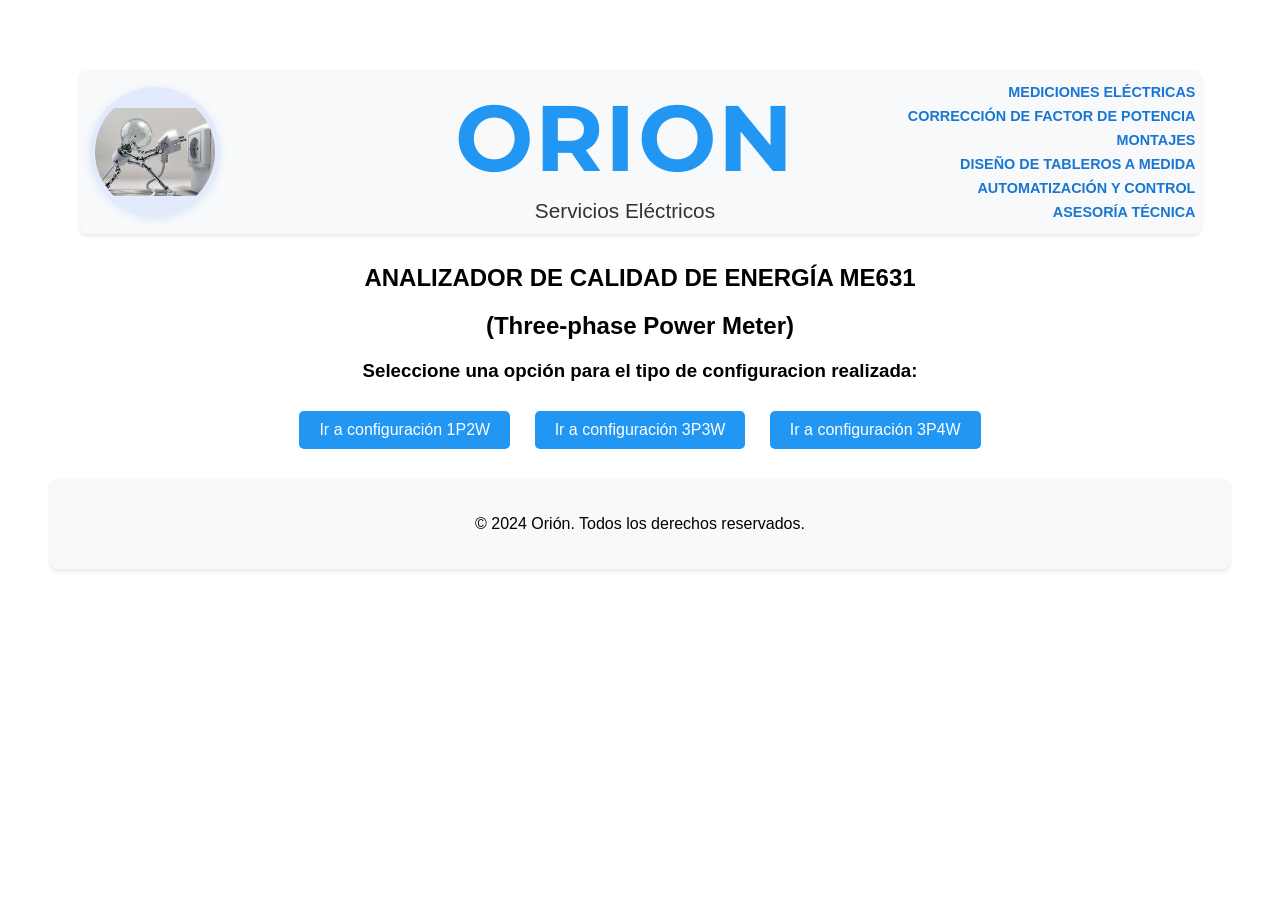
==== index.html @ 3c434461 "Primer commit" ====
<!DOCTYPE html>
<html lang="es">
<head>
    <meta charset="UTF-8">
    <title>Orión Servicios Eléctricos</title>
    <meta name="viewport" content="width=device-width, initial-scale=1.0">
    <!-- Google Fonts: Montserrat -->
    <link href="https://fonts.googleapis.com/css2?family=Montserrat:wght@800&display=swap" rel="stylesheet">
    <!-- <link rel="icon" href="https://cdn-icons-png.flaticon.com/512/1053/1053244.png" type="image/x-icon"> -->
    <link rel="icon" href="./flaticon/ingenieria-electrica.png" type="image/x-icon"> 
    <link rel="stylesheet" href="./css/estilos.css">
</head>
<body>
    
    <div class="container">
        <div class="header">
            <div class="header-content">
                <div class="logo-space">
                    <div class="logo-circle">
                        <img src="./electricidad.png" alt="Logo Orión Ingeniería" class="logo-img">
                    </div>
                </div>
                <div class="empty-space"></div>
                <div class="title-block">
                    <div class="main-title">ORION</div>
                    <div class="subtitle">Servicios Eléctricos</div>
                </div>
                <div class="services-block">
                    <div class="service-item">MEDICIONES ELÉCTRICAS</div>
                    <div class="service-item">CORRECCIÓN DE FACTOR DE POTENCIA</div>
                    <div class="service-item">MONTAJES</div>
                    <div class="service-item">DISEÑO DE TABLEROS A MEDIDA</div>
                    <div class="service-item">AUTOMATIZACIÓN Y CONTROL</div>
                    <div class="service-item">ASESORÍA TÉCNICA</div>
                </div>
            </div>
        </div>
        <div>
            <h2>ANALIZADOR DE CALIDAD DE ENERGÍA ME631</h2>
            <h2>(Three-phase Power Meter)</h2>
            <h3>Seleccione una opción para el tipo de configuracion realizada:</h3>
            <button onclick="window.open('1P2W.html', '_blank')">Ir a configuración 1P2W</button>
            <button onclick="window.open('3P3W.html', '_blank')">Ir a configuración 3P3W</button>
            <button onclick="window.open('3P4W.html', '_blank')">Ir a configuración 3P4W</button>
        </div>
    </div>
    <footer>
        <p>&copy; 2024 Orión. Todos los derechos reservados.</p>
    </footer>
</body>
</html>
---- css/estilos.css ----
.container {
            max-width: 95%;
            margin: 0 auto;
            overflow-x: auto;
            padding: 20px;
        }
body {
            font-family: Arial, sans-serif;
            text-align: center;
            margin: 50px;
        }
h1 {
            color: #2196F3;
        }
button {
            padding: 10px 20px;
            margin: 10px;
            border: none;
            border-radius: 5px;
            background-color: #2196F3;
            color: white;
            cursor: pointer;
            font-size: 16px;
        }
button:hover {
            background-color: #1976D2;
        }
.header {
    text-align: left;
    margin-bottom: 30px;
    padding: 10px;
    background: #f8f9fa;
    border-radius: 8px;
    box-shadow: 0 2px 4px rgba(0,0,0,0.1);
}

.header-content {
    display: grid;
    grid-template-columns: 20% 5% 40% 30%;
    align-items: center;
    gap: 20px;
}
.logo-space {
    justify-self: start;
}



.title-block {
    display: flex;
    flex-direction: column;
    align-items: center;
}
.main-title {
    font-size: 5.8em;
    font-weight: bold;
    font-family: 'Montserrat', Arial, sans-serif; /* Cambiado a Montserrat de Google Fonts */
    color: #2196F3;
    letter-spacing: 2px;
}
.subtitle {
    font-size: 1.3em;
    color: #333;
    width: 100%;
    text-align: center;
    margin-top: 5px;
}
.services-block {
    display: flex;
    flex-direction: column;
    justify-content: center;
    align-items: flex-end;
}
.service-item {
    font-size: 0.9em;
    color: #1976D2;
    margin: 4px 0;
    text-align: right;
    font-weight: bold;
}
footer{
    margin-bottom: 30px;
padding: 20px;
background: #f8f9fa;
border-radius: 8px;
box-shadow: 0 2px 4px rgba(0,0,0,0.1);
}

@media screen and (max-width: 768px) {
        .container {
            padding: 10px;
            margin: 10px auto;
        }

        .header-content {
            flex-direction: column;
            text-align: center;
        }

        .logo-space {
            margin: 0 auto;
        }
}
@media screen and (max-width: 900px) {
    .header-content {
        display: flex;
        flex-direction: column;
        align-items: center;
        gap: 10px;
    }
    .title-block,
    .services-block {
        align-items: center;
        min-width: 120px;
    }
}
.logo-circle {
    width: 130px;
    height: 130px;
    background: #e3eafc;
    border-radius: 50%;      /* Hace el contorno completamente redondeado */
    display: flex;
    align-items: center;
    justify-content: center;
    box-shadow: 0 2px 8px rgba(33,150,243,0.15);
    overflow: hidden;
}
.logo-img {
    width: 120px;
    height: 120px;
    object-fit: contain;
    border-radius: 50%;      /* Opcional: redondea la imagen también */
}
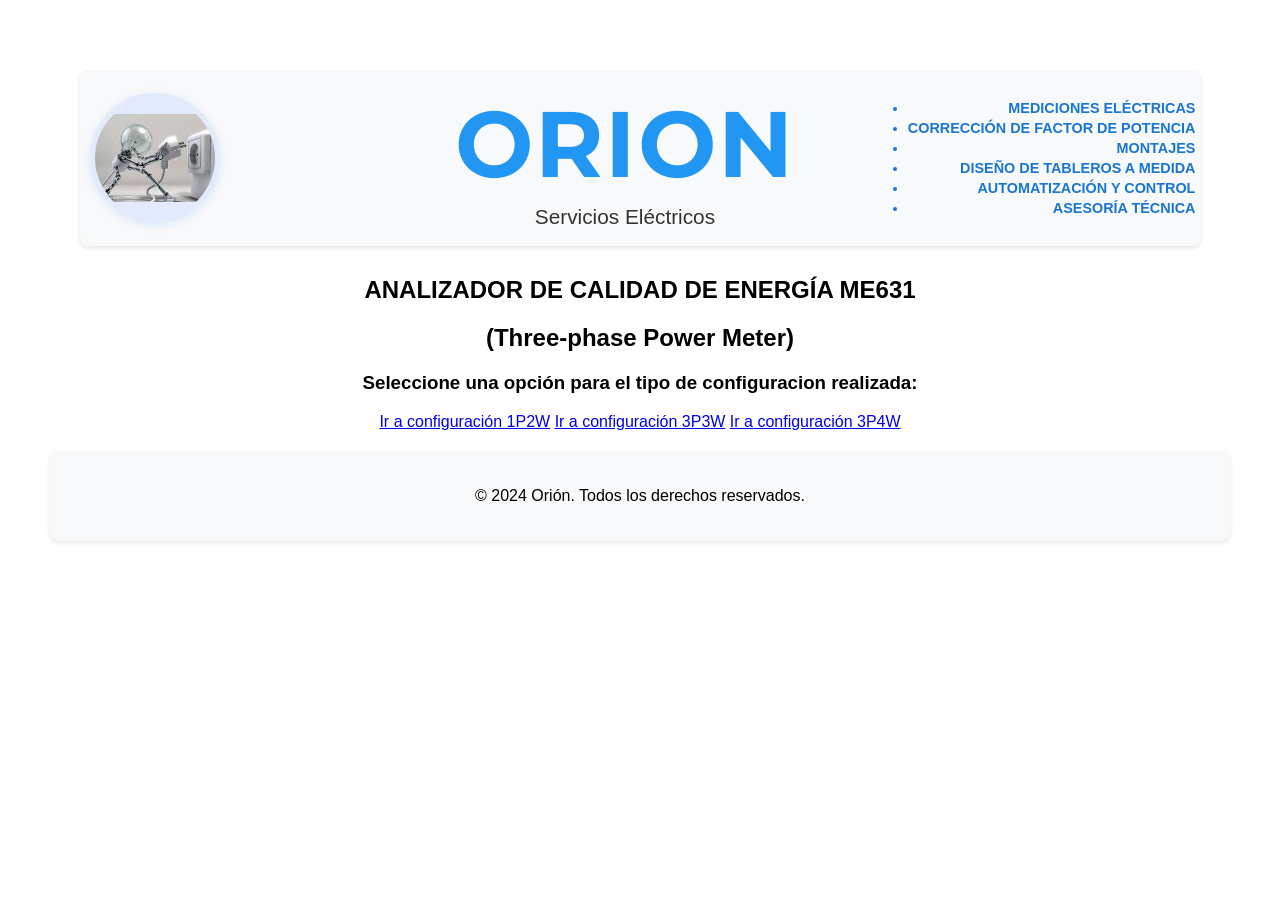
==== commit c989114d: "ajusto la pagina 3P4W.html con nuevo sistema de carga de datos mas eficiente" ====
--- a/index.html
+++ b/index.html
@@ -25,23 +25,25 @@
                     <div class="main-title">ORION</div>
                     <div class="subtitle">Servicios Eléctricos</div>
                 </div>
-                <div class="services-block">
-                    <div class="service-item">MEDICIONES ELÉCTRICAS</div>
-                    <div class="service-item">CORRECCIÓN DE FACTOR DE POTENCIA</div>
-                    <div class="service-item">MONTAJES</div>
-                    <div class="service-item">DISEÑO DE TABLEROS A MEDIDA</div>
-                    <div class="service-item">AUTOMATIZACIÓN Y CONTROL</div>
-                    <div class="service-item">ASESORÍA TÉCNICA</div>
-                </div>
+                <nav class="services-block" aria-label="Lista de servicios">
+                    <ul>
+                        <li class="service-item">MEDICIONES ELÉCTRICAS</li>
+                        <li class="service-item">CORRECCIÓN DE FACTOR DE POTENCIA</li>
+                        <li class="service-item">MONTAJES</li>
+                        <li class="service-item">DISEÑO DE TABLEROS A MEDIDA</li>
+                        <li class="service-item">AUTOMATIZACIÓN Y CONTROL</li>
+                        <li class="service-item">ASESORÍA TÉCNICA</li>
+                    </ul>
+                </nav>
             </div>
         </div>
         <div>
             <h2>ANALIZADOR DE CALIDAD DE ENERGÍA ME631</h2>
             <h2>(Three-phase Power Meter)</h2>
             <h3>Seleccione una opción para el tipo de configuracion realizada:</h3>
-            <button onclick="window.open('1P2W.html', '_blank')">Ir a configuración 1P2W</button>
-            <button onclick="window.open('3P3W.html', '_blank')">Ir a configuración 3P3W</button>
-            <button onclick="window.open('3P4W.html', '_blank')">Ir a configuración 3P4W</button>
+            <a href="1P2W.html" target="_blank" rel="noopener noreferrer" class="button-link">Ir a configuración 1P2W</a>
+            <a href="3P3W.html" target="_blank" rel="noopener noreferrer" class="button-link">Ir a configuración 3P3W</a>
+            <a href="3P4W.html" target="_blank" rel="noopener noreferrer" class="button-link">Ir a configuración 3P4W</a>
         </div>
     </div>
     <footer>
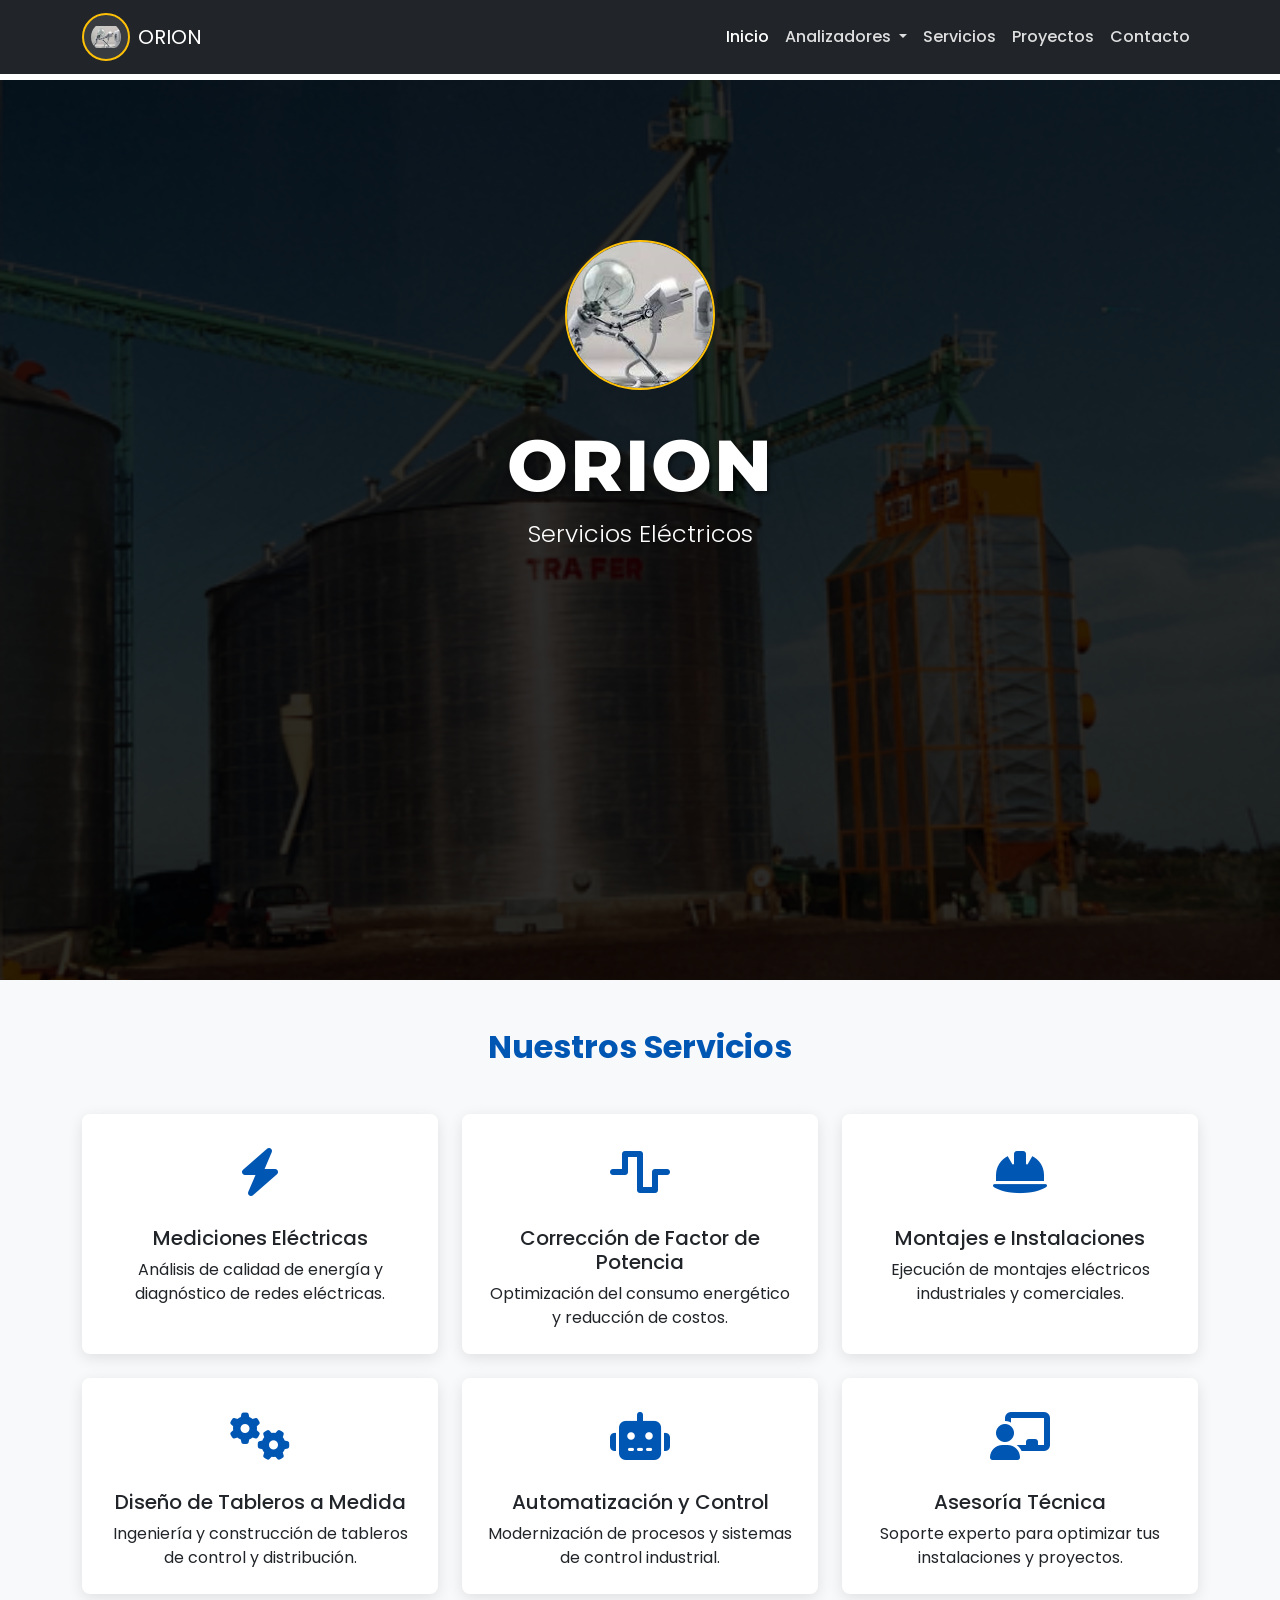
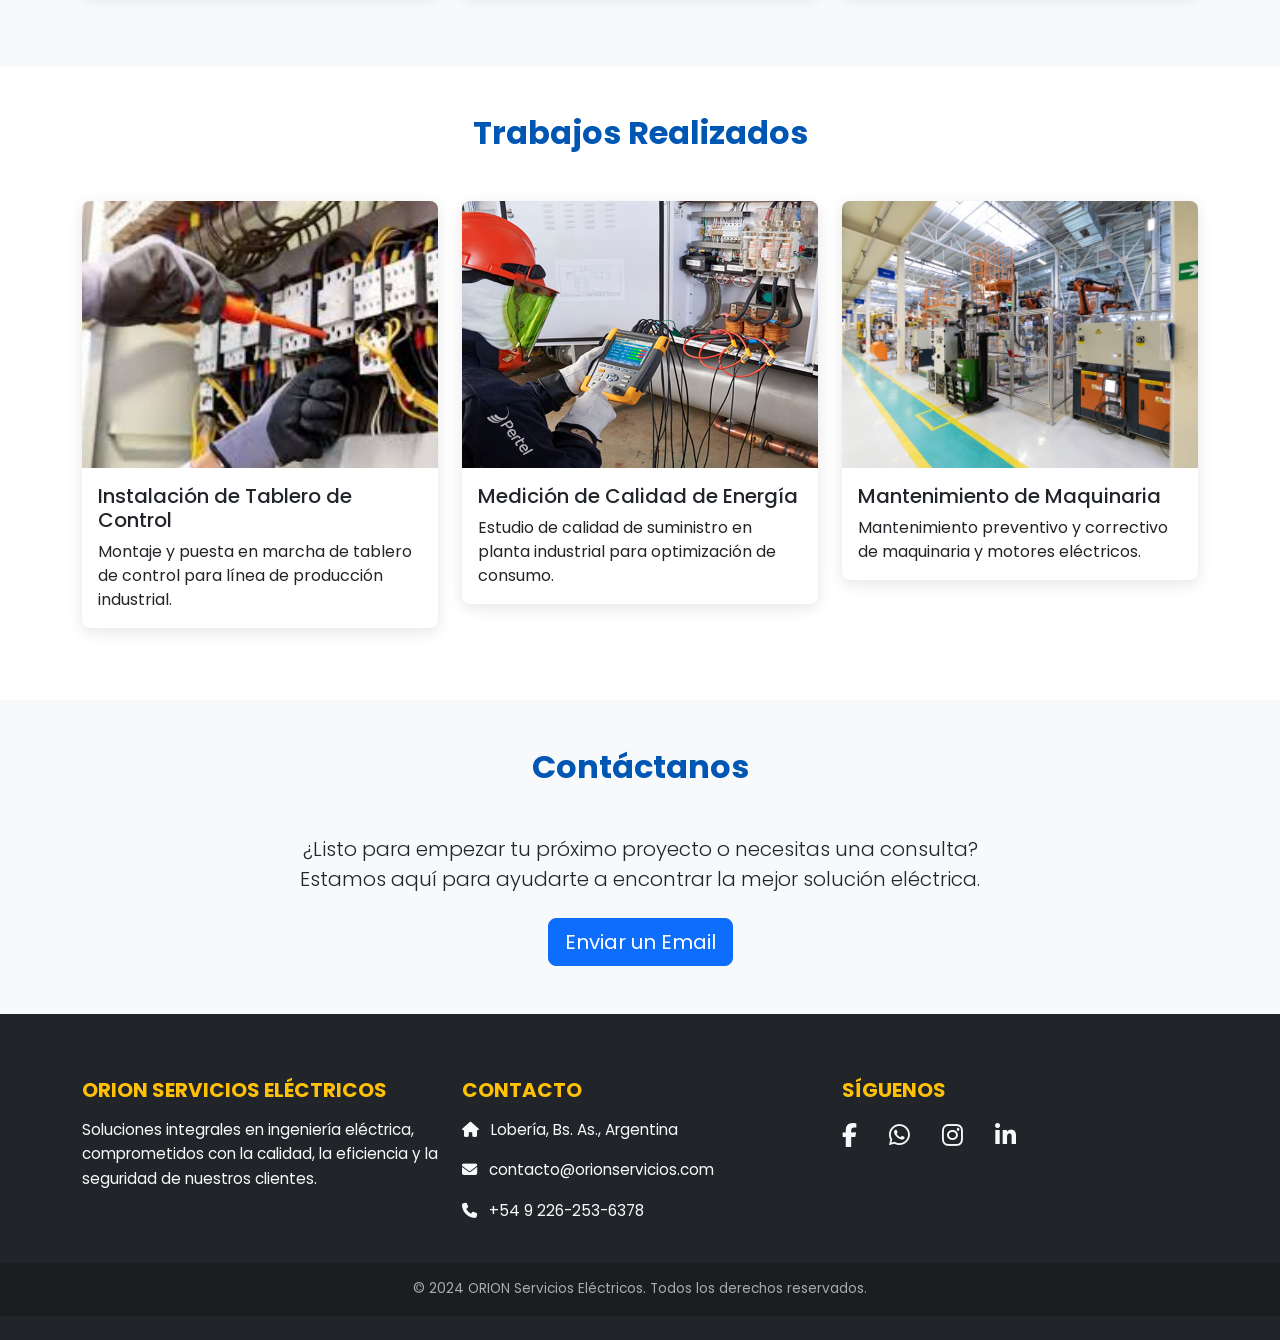
==== commit 34733f18: "fix(3P3W): corrección de gráficos y exportación PDF para sistema trifásico - Se reescribió [3P3W.js]" ====
--- a/index.html
+++ b/index.html
@@ -1,53 +1,360 @@
 <!DOCTYPE html>
 <html lang="es">
-<head>
-    <meta charset="UTF-8">
-    <title>Orión Servicios Eléctricos</title>
-    <meta name="viewport" content="width=device-width, initial-scale=1.0">
-    <!-- Google Fonts: Montserrat -->
-    <link href="https://fonts.googleapis.com/css2?family=Montserrat:wght@800&display=swap" rel="stylesheet">
-    <!-- <link rel="icon" href="https://cdn-icons-png.flaticon.com/512/1053/1053244.png" type="image/x-icon"> -->
-    <link rel="icon" href="./flaticon/ingenieria-electrica.png" type="image/x-icon"> 
-    <link rel="stylesheet" href="./css/estilos.css">
-</head>
-<body>
-    
-    <div class="container">
-        <div class="header">
-            <div class="header-content">
-                <div class="logo-space">
-                    <div class="logo-circle">
-                        <img src="./electricidad.png" alt="Logo Orión Ingeniería" class="logo-img">
-                    </div>
-                </div>
-                <div class="empty-space"></div>
-                <div class="title-block">
-                    <div class="main-title">ORION</div>
-                    <div class="subtitle">Servicios Eléctricos</div>
-                </div>
-                <nav class="services-block" aria-label="Lista de servicios">
-                    <ul>
-                        <li class="service-item">MEDICIONES ELÉCTRICAS</li>
-                        <li class="service-item">CORRECCIÓN DE FACTOR DE POTENCIA</li>
-                        <li class="service-item">MONTAJES</li>
-                        <li class="service-item">DISEÑO DE TABLEROS A MEDIDA</li>
-                        <li class="service-item">AUTOMATIZACIÓN Y CONTROL</li>
-                        <li class="service-item">ASESORÍA TÉCNICA</li>
-                    </ul>
-                </nav>
-            </div>
-        </div>
-        <div>
-            <h2>ANALIZADOR DE CALIDAD DE ENERGÍA ME631</h2>
-            <h2>(Three-phase Power Meter)</h2>
-            <h3>Seleccione una opción para el tipo de configuracion realizada:</h3>
-            <a href="1P2W.html" target="_blank" rel="noopener noreferrer" class="button-link">Ir a configuración 1P2W</a>
-            <a href="3P3W.html" target="_blank" rel="noopener noreferrer" class="button-link">Ir a configuración 3P3W</a>
-            <a href="3P4W.html" target="_blank" rel="noopener noreferrer" class="button-link">Ir a configuración 3P4W</a>
-        </div>
-    </div>
-    <footer>
-        <p>&copy; 2024 Orión. Todos los derechos reservados.</p>
+  <head>
+    <meta charset="UTF-8" />
+    <meta name="viewport" content="width=device-width, initial-scale=1.0" />
+    <title>ORION Servicios Eléctricos</title>
+
+    <!-- Bootstrap CSS -->
+    <link
+      href="https://cdn.jsdelivr.net/npm/bootstrap@5.3.3/dist/css/bootstrap.min.css"
+      rel="stylesheet"
+      integrity="sha384-QWTKZyjpPEjISv5WaRU9OFeRpok6YctnYmDr5pNlyT2bRjXh0JMhjY6hW+ALEwIH"
+      crossorigin="anonymous"
+    />
+
+    <!-- Google Fonts -->
+    <link rel="preconnect" href="https://fonts.googleapis.com" />
+    <link rel="preconnect" href="https://fonts.gstatic.com" crossorigin />
+    <link
+      href="https://fonts.googleapis.com/css2?family=Montserrat:wght@800&family=Poppins:wght@300;400;500;700&display=swap"
+      rel="stylesheet"
+    />
+
+    <!-- Font Awesome (for icons) -->
+    <link
+      rel="stylesheet"
+      href="https://cdnjs.cloudflare.com/ajax/libs/font-awesome/6.5.2/css/all.min.css"
+      integrity="sha512-SnH5WK+bZxgPHs44uWIX+LLJAJ9/2PkPKZ5QiAj6Ta86w+fsb2TkcmfRyVX3pBnMFcV7oQPJkl9QevSCWr3W6A=="
+      crossorigin="anonymous"
+      referrerpolicy="no-referrer"
+    />
+
+    <!-- Custom CSS -->
+    <link rel="stylesheet" href="css/style.css" />
+
+    <!-- Favicon -->
+    <link
+      rel="icon"
+      href="./flaticon/ingenieria-electrica.png"
+      type="image/x-icon"
+    />
+  </head>
+  <body>
+    <!-- Navbar -->
+    <nav class="navbar navbar-expand-lg navbar-dark bg-dark fixed-top">
+      <div class="container">
+        <a class="navbar-brand d-flex align-items-center" href="#">
+          <div class="logo-circle me-2">
+            <img src="./electricidad.png" alt="Logo Orión" />
+          </div>
+          ORION
+        </a>
+
+        <button
+          class="navbar-toggler"
+          type="button"
+          data-bs-toggle="collapse"
+          data-bs-target="#navbarNav"
+          aria-controls="navbarNav"
+          aria-expanded="false"
+          aria-label="Toggle navigation"
+        >
+          <span class="navbar-toggler-icon"></span>
+        </button>
+        <div class="collapse navbar-collapse" id="navbarNav">
+          <ul class="navbar-nav ms-auto">
+            <li class="nav-item">
+              <a class="nav-link active" href="#inicio">Inicio</a>
+            </li>
+            <li class="nav-item dropdown">
+              <a
+                class="nav-link dropdown-toggle"
+                href="#"
+                id="navbarDropdownAnalizadores"
+                role="button"
+                data-bs-toggle="dropdown"
+                aria-expanded="false"
+              >
+                Analizadores
+              </a>
+              <ul
+                class="dropdown-menu dropdown-menu-dark"
+                aria-labelledby="navbarDropdownAnalizadores"
+              >
+                <li>
+                  <a
+                    class="dropdown-item"
+                    href="1P2W.html"
+                    target="_blank"
+                    rel="noopener noreferrer"
+                    >Configuración 1P2W</a
+                  >
+                </li>
+                <li>
+                  <a
+                    class="dropdown-item"
+                    href="3P3W.html"
+                    target="_blank"
+                    rel="noopener noreferrer"
+                    >Configuración 3P3W</a
+                  >
+                </li>
+                <li>
+                  <a
+                    class="dropdown-item"
+                    href="3P4W.html"
+                    target="_blank"
+                    rel="noopener noreferrer"
+                    >Configuración 3P4W</a
+                  >
+                </li>
+                <li><hr class="dropdown-divider" /></li>
+                <li>
+                  <a
+                    class="dropdown-item"
+                    href="corrienteNeutro.html"
+                    target="_blank"
+                    rel="noopener noreferrer"
+                    >Corriente de Neutro</a
+                  >
+                </li>
+              </ul>
+            </li>
+            <li class="nav-item">
+              <a class="nav-link" href="#servicios">Servicios</a>
+            </li>
+            <li class="nav-item">
+              <a class="nav-link" href="#proyectos">Proyectos</a>
+            </li>
+            <li class="nav-item">
+              <a class="nav-link" href="#contacto">Contacto</a>
+            </li>
+          </ul>
+        </div>
+      </div>
+    </nav>
+
+    <!-- Hero Section -->
+    <header class="hero" id="inicio">
+      <div class="container">
+        <div class="logo-circle">
+          <img
+            src="./electricidad.png"
+            alt="Logo Orión Ingeniería"
+            class="logo-img"
+          />
+        </div>
+        <h1 class="main-title">ORION</h1>
+        <p class="subtitle">Servicios Eléctricos</p>
+      </div>
+    </header>
+
+    <!-- Services Section -->
+    <section id="servicios" class="py-5 bg-light">
+      <div class="container">
+        <h2 class="text-center section-title">Nuestros Servicios</h2>
+        <div class="row text-center">
+          <div class="col-md-4 col-lg-4 mb-4">
+            <div class="service-card p-4 h-100">
+              <div class="service-icon"><i class="fas fa-bolt"></i></div>
+              <h5>Mediciones Eléctricas</h5>
+              <p class="mb-0">
+                Análisis de calidad de energía y diagnóstico de redes
+                eléctricas.
+              </p>
+            </div>
+          </div>
+          <div class="col-md-4 col-lg-4 mb-4">
+            <div class="service-card p-4 h-100">
+              <div class="service-icon"><i class="fas fa-wave-square"></i></div>
+              <h5>Corrección de Factor de Potencia</h5>
+              <p class="mb-0">
+                Optimización del consumo energético y reducción de costos.
+              </p>
+            </div>
+          </div>
+          <div class="col-md-4 col-lg-4 mb-4">
+            <div class="service-card p-4 h-100">
+              <div class="service-icon"><i class="fas fa-hard-hat"></i></div>
+              <h5>Montajes e Instalaciones</h5>
+              <p class="mb-0">
+                Ejecución de montajes eléctricos industriales y comerciales.
+              </p>
+            </div>
+          </div>
+          <div class="col-md-4 col-lg-4 mb-4">
+            <div class="service-card p-4 h-100">
+              <div class="service-icon"><i class="fas fa-cogs"></i></div>
+              <h5>Diseño de Tableros a Medida</h5>
+              <p class="mb-0">
+                Ingeniería y construcción de tableros de control y distribución.
+              </p>
+            </div>
+          </div>
+          <div class="col-md-4 col-lg-4 mb-4">
+            <div class="service-card p-4 h-100">
+              <div class="service-icon"><i class="fas fa-robot"></i></div>
+              <h5>Automatización y Control</h5>
+              <p class="mb-0">
+                Modernización de procesos y sistemas de control industrial.
+              </p>
+            </div>
+          </div>
+          <div class="col-md-4 col-lg-4 mb-4">
+            <div class="service-card p-4 h-100">
+              <div class="service-icon">
+                <i class="fas fa-chalkboard-teacher"></i>
+              </div>
+              <h5>Asesoría Técnica</h5>
+              <p class="mb-0">
+                Soporte experto para optimizar tus instalaciones y proyectos.
+              </p>
+            </div>
+          </div>
+        </div>
+      </div>
+    </section>
+
+    <!-- Projects Gallery Section -->
+    <section id="proyectos" class="py-5">
+      <div class="container">
+        <h2 class="text-center section-title">Trabajos Realizados</h2>
+        <div class="row">
+          <div class="col-md-4 mb-4">
+            <div class="project-card card">
+              <img
+                src="./instalacionTablero.jfif"
+                class="card-img-top"
+                alt="Electricista trabajando en panel"
+              />
+              <div class="card-body">
+                <h5 class="card-title">Instalación de Tablero de Control</h5>
+                <p class="card-text">
+                  Montaje y puesta en marcha de tablero de control para línea de
+                  producción industrial.
+                </p>
+              </div>
+            </div>
+          </div>
+          <div class="col-md-4 mb-4">
+            <div class="project-card card">
+              <img
+                src="./Analisis-de-calidad-de-energia-v3.png"
+                class="card-img-top"
+                alt="Primer plano de tablero eléctrico"
+              />
+              <div class="card-body">
+                <h5 class="card-title">Medición de Calidad de Energía</h5>
+                <p class="card-text">
+                  Estudio de calidad de suministro en planta industrial para
+                  optimización de consumo.
+                </p>
+              </div>
+            </div>
+          </div>
+          <div class="col-md-4 mb-4">
+            <div class="project-card card">
+              <img
+                src="./Instalacion-de-maquinaria.jpg"
+                class="card-img-top"
+                alt="Máquina industrial"
+              />
+              <div class="card-body">
+                <h5 class="card-title">Mantenimiento de Maquinaria</h5>
+                <p class="card-text">
+                  Mantenimiento preventivo y correctivo de maquinaria y motores
+                  eléctricos.
+                </p>
+              </div>
+            </div>
+          </div>
+        </div>
+      </div>
+    </section>
+
+    <!-- Contact Section -->
+    <section id="contacto" class="py-5 bg-light">
+      <div class="container text-center">
+        <h2 class="section-title">Contáctanos</h2>
+        <p class="lead mb-4">
+          ¿Listo para empezar tu próximo proyecto o necesitas una consulta?
+          <br />
+          Estamos aquí para ayudarte a encontrar la mejor solución eléctrica.
+        </p>
+        <a
+          href="mailto:contacto@orionservicios.com"
+          class="btn btn-primary btn-lg"
+          >Enviar un Email</a
+        >
+      </div>
+    </section>
+
+    <!-- Footer -->
+    <footer class="footer pt-5 pb-4">
+      <div class="container">
+        <div class="row text-center text-md-start">
+          <div class="col-12 col-md-4 mt-3">
+            <h5 class="text-uppercase mb-3">ORION Servicios Eléctricos</h5>
+            <p class="footer-text">
+              Soluciones integrales en ingeniería eléctrica, comprometidos con
+              la calidad, la eficiencia y la seguridad de nuestros clientes.
+            </p>
+          </div>
+
+          <div class="col-12 col-md-4 mt-3">
+            <h5 class="text-uppercase mb-3">Contacto</h5>
+            <p><i class="fas fa-home me-2"></i> Lobería, Bs. As., Argentina</p>
+            <p>
+              <i class="fas fa-envelope me-2"></i> contacto@orionservicios.com
+            </p>
+            <p><i class="fas fa-phone me-2"></i> +54 9 226-253-6378</p>
+          </div>
+
+          <div class="col-12 col-md-4 mt-3">
+            <h5 class="text-uppercase mb-3">Síguenos</h5>
+            <div
+              class="social-icons d-flex justify-content-center justify-content-md-start gap-3"
+            >
+              <a
+                href="https://www.facebook.com/"
+                target="_blank"
+                rel="noopener noreferrer"
+                ><i class="fab fa-facebook-f"></i
+              ></a>
+              <a
+                href="https://wa.me/5492262536378"
+                target="_blank"
+                rel="noopener noreferrer"
+                ><i class="fab fa-whatsapp"></i
+              ></a>
+              <a
+                href="https://www.instagram.com/"
+                target="_blank"
+                rel="noopener noreferrer"
+                ><i class="fab fa-instagram"></i
+              ></a>
+              <a
+                href="https://www.linkedin.com/"
+                target="_blank"
+                rel="noopener noreferrer"
+                ><i class="fab fa-linkedin-in"></i
+              ></a>
+            </div>
+          </div>
+        </div>
+      </div>
+
+      <div class="footer-bottom text-center mt-4 py-3">
+        © 2024 ORION Servicios Eléctricos. Todos los derechos reservados.
+      </div>
     </footer>
-</body>
-</html>+
+    <!-- Bootstrap JS -->
+    <script
+      src="https://cdn.jsdelivr.net/npm/bootstrap@5.3.3/dist/js/bootstrap.bundle.min.js"
+      integrity="sha384-YvpcrYf0tY3lHB60NNkmXc5s9fDVZLESaAA55NDzOxhy9GkcIdslK1eN7N6jIeHz"
+      crossorigin="anonymous"
+    ></script>
+  </body>
+</html>
--- a/css/style.css
+++ b/css/style.css
@@ -0,0 +1,488 @@
+/* css/style.css */
+:root {
+    --primary-color: #0056b3;
+    /* Un azul corporativo más oscuro */
+    --secondary-color: #f8f9fa;
+    /* Un gris muy claro para fondos */
+    --dark-color: #212529;
+    /* Negro suave para texto y fondos oscuros */
+    --accent-color: #ffc107;
+    /* Amarillo/naranja para detalles y llamadas a la acción */
+    --light-color: #ffffff;
+}
+
+body {
+    font-family: 'Poppins', sans-serif;
+    color: var(--dark-color);
+    padding-top: 80px;
+    /* Espacio para el navbar fijo */
+}
+
+/* --- Navbar --- */
+.navbar {
+    transition: background-color 0.3s ease-in-out;
+}
+
+.navbar-brand .logo-circle {
+    width: 48px;
+    height: 48px;
+
+    background-color: rgba(255, 255, 255, 0.1);
+    border-radius: 50%;
+    border: 2px solid var(--accent-color);
+
+    display: flex;
+    align-items: center;
+    justify-content: center;
+
+    overflow: hidden;
+}
+
+.navbar-brand .logo-circle img {
+    width: 70%;
+    height: 70%;
+    object-fit: contain;
+}
+
+@media (max-width: 768px) {
+    .navbar-brand .logo-circle {
+        width: 40px;
+        height: 40px;
+    }
+}
+
+.navbar-brand img {
+    width: 100px;
+    height: 100px;
+    border-radius: 50%;
+    object-fit: cover;
+}
+
+
+.navbar-dark .navbar-nav .nav-link {
+    color: rgba(255, 255, 255, 0.85);
+    font-weight: 500;
+    transition: color 0.2s;
+}
+
+.navbar-dark .navbar-nav .nav-link:hover,
+.navbar-dark .navbar-nav .nav-link.active {
+    color: var(--light-color);
+}
+
+/* --- Hero Section --- */
+.hero {
+    position: relative;
+    background: linear-gradient(rgba(0, 0, 0, 0.65), rgba(0, 0, 0, 0.65)), url('../fotoPortada.png');
+    background-size: cover;
+    background-position: center;
+    background-repeat: no-repeat;
+    color: var(--light-color);
+    text-align: center;
+    padding: 10rem 0;
+    min-height: 100vh;
+}
+
+.hero::before {
+    content: "";
+    position: absolute;
+    inset: 0;
+    background: rgba(0, 0, 0, 0.5);
+    /* oscurece */
+}
+
+.hero .container {
+    position: relative;
+    z-index: 1;
+}
+
+.hero .logo-circle {
+    background-color: rgba(255, 255, 255, 0.1);
+    border-radius: 50%;
+    width: 150px;
+    height: 150px;
+    margin: 0 auto 2rem;
+    display: flex;
+    align-items: center;
+    justify-content: center;
+    border: 2px solid var(--accent-color);
+    overflow: hidden;
+    /* Asegura que la imagen no se desborde */
+}
+
+.hero .logo-img {
+    width: 100%;
+    height: 100%;
+    object-fit: cover;
+    /* Hace que la imagen cubra el área del círculo */
+}
+
+.hero .main-title {
+    font-family: 'Montserrat', sans-serif;
+    font-size: 4.5rem;
+    font-weight: 800;
+    letter-spacing: 2px;
+    text-shadow: 2px 2px 4px rgba(0, 0, 0, 0.5);
+}
+
+.hero .subtitle {
+    font-size: 1.5rem;
+    font-weight: 300;
+    margin-top: 0.5rem;
+}
+
+/* --- Sections --- */
+.section-title {
+    margin-bottom: 3rem;
+    font-weight: 700;
+    color: var(--primary-color);
+}
+
+.service-card,
+.project-card {
+    border: none;
+    border-radius: 0.5rem;
+    overflow: hidden;
+    box-shadow: 0 4px 15px rgba(0, 0, 0, 0.1);
+    transition: transform 0.3s ease, box-shadow 0.3s ease;
+    background-color: var(--light-color);
+}
+
+.service-card:hover,
+.project-card:hover {
+    transform: translateY(-10px);
+    box-shadow: 0 8px 25px rgba(0, 86, 179, 0.2);
+}
+
+.service-icon {
+    font-size: 3rem;
+    color: var(--primary-color);
+    margin-bottom: 1rem;
+}
+
+.project-card img {
+    aspect-ratio: 4 / 3;
+    object-fit: cover;
+}
+
+/* --- Footer --- */
+.footer {
+    background-color: var(--dark-color);
+    color: var(--secondary-color);
+}
+
+.footer h5 {
+    color: var(--accent-color);
+    font-weight: 700;
+}
+
+.footer a {
+    color: var(--secondary-color);
+    text-decoration: none;
+    transition: color 0.2s;
+}
+
+.footer p {
+    font-size: 0.95rem;
+    line-height: 1.6;
+}
+
+.footer a:hover {
+    color: var(--accent-color);
+}
+
+.footer .social-icons a {
+    font-size: 1.5rem;
+    margin-right: 1rem;
+}
+
+.footer-bottom {
+    background-color: rgba(0, 0, 0, 0.2);
+    font-size: 0.85rem;
+    color: #aaa;
+}
+
+/* --- Estilos para Páginas de Analizadores --- */
+
+/* Información del Equipo */
+.equipment-info {
+    background: linear-gradient(135deg, var(--primary-color) 0%, #003d82 100%);
+    color: var(--light-color);
+    padding: 2rem;
+    border-radius: 0.5rem;
+    margin-bottom: 2rem;
+    box-shadow: 0 4px 15px rgba(0, 0, 0, 0.2);
+    text-align: center;
+}
+
+.equipment-title {
+    font-family: 'Montserrat', sans-serif;
+    font-size: 1.5rem;
+    font-weight: 700;
+    margin-bottom: 0.5rem;
+    text-transform: uppercase;
+    letter-spacing: 1px;
+}
+
+.equipment-details {
+    font-size: 1.1rem;
+    font-weight: 500;
+    margin-bottom: 0.5rem;
+}
+
+.equipment-details span {
+    color: var(--accent-color);
+    font-weight: 700;
+}
+
+/* Controles */
+.controles {
+    background-color: var(--secondary-color);
+    padding: 1.5rem;
+    border-radius: 0.5rem;
+    margin-bottom: 2rem;
+    box-shadow: 0 2px 10px rgba(0, 0, 0, 0.1);
+    display: flex;
+    flex-wrap: wrap;
+    gap: 1rem;
+    align-items: end;
+}
+
+.controles>div {
+    flex: 1;
+    min-width: 200px;
+}
+
+.controles label {
+    font-weight: 600;
+    color: var(--dark-color);
+    margin-bottom: 0.5rem;
+    display: block;
+}
+
+.controles input[type="file"],
+.controles input[type="datetime-local"] {
+    width: 100%;
+    padding: 0.5rem;
+    border: 2px solid #dee2e6;
+    border-radius: 0.375rem;
+    font-family: 'Poppins', sans-serif;
+    transition: border-color 0.2s;
+}
+
+.controles input[type="file"]:focus,
+.controles input[type="datetime-local"]:focus {
+    outline: none;
+    border-color: var(--primary-color);
+    box-shadow: 0 0 0 0.2rem rgba(0, 86, 179, 0.25);
+}
+
+.controles button {
+    padding: 0.6rem 1.5rem;
+    font-weight: 600;
+    border-radius: 0.375rem;
+    transition: all 0.3s ease;
+    border: none;
+    cursor: pointer;
+}
+
+.controles button:not(.btn-primary) {
+    background-color: var(--accent-color);
+    color: var(--dark-color);
+}
+
+.controles button:not(.btn-primary):hover {
+    background-color: #e0a800;
+    transform: translateY(-2px);
+    box-shadow: 0 4px 12px rgba(255, 193, 7, 0.4);
+}
+
+.controles .btn-primary {
+    background-color: var(--primary-color);
+    color: var(--light-color);
+}
+
+.controles .btn-primary:hover {
+    background-color: #003d82;
+    transform: translateY(-2px);
+    box-shadow: 0 4px 12px rgba(0, 86, 179, 0.4);
+}
+
+/* Gráficos */
+.graficos {
+    margin-bottom: 2rem;
+}
+
+.grafico-row {
+    display: flex;
+    flex-wrap: wrap;
+    gap: 1.5rem;
+    margin-bottom: 1.5rem;
+}
+
+.grafico-container {
+    flex: 1;
+    min-width: 300px;
+    min-height: 480px;
+    background-color: var(--light-color);
+    padding: 1.5rem;
+    border-radius: 0.5rem;
+    box-shadow: 0 2px 10px rgba(0, 0, 0, 0.1);
+    transition: box-shadow 0.3s ease;
+    display: flex;
+    flex-direction: column;
+}
+
+.grafico-container:hover {
+    box-shadow: 0 4px 20px rgba(0, 0, 0, 0.15);
+}
+
+.grafico-container canvas {
+    max-width: 100%;
+    min-height: 420px !important;
+    height: 420px !important;
+    flex: 1;
+}
+
+/* Tablas */
+.table-container {
+    background-color: var(--light-color);
+    border-radius: 0.5rem;
+    box-shadow: 0 2px 10px rgba(0, 0, 0, 0.1);
+    overflow-x: auto;
+    margin-bottom: 2rem;
+}
+
+.table-container table {
+    width: 100%;
+    border-collapse: collapse;
+    margin: 0;
+}
+
+.table-container thead {
+    background: linear-gradient(135deg, var(--primary-color) 0%, #003d82 100%);
+    color: var(--light-color);
+}
+
+.table-container th {
+    padding: 1rem;
+    text-align: left;
+    font-weight: 600;
+    text-transform: uppercase;
+    font-size: 0.875rem;
+    letter-spacing: 0.5px;
+    white-space: nowrap;
+}
+
+.table-container td {
+    padding: 0.75rem 1rem;
+    border-bottom: 1px solid #dee2e6;
+    font-size: 0.9rem;
+}
+
+.table-container tbody tr:hover {
+    background-color: rgba(0, 86, 179, 0.05);
+}
+
+.table-container tbody tr:last-child td {
+    border-bottom: none;
+}
+
+/* Loading Spinner */
+#loadingMessage {
+    display: none;
+    text-align: center;
+    padding: 3rem;
+    background-color: var(--secondary-color);
+    border-radius: 0.5rem;
+    margin: 2rem 0;
+}
+
+.loading-spinner {
+    width: 50px;
+    height: 50px;
+    margin: 0 auto 1rem;
+    border: 5px solid var(--secondary-color);
+    border-top: 5px solid var(--primary-color);
+    border-radius: 50%;
+    animation: spin 1s linear infinite;
+}
+
+@keyframes spin {
+    0% {
+        transform: rotate(0deg);
+    }
+
+    100% {
+        transform: rotate(360deg);
+    }
+}
+
+#loadingMessage p {
+    color: var(--dark-color);
+    font-weight: 600;
+    font-size: 1.1rem;
+}
+
+/* Estilos para páginas de cálculo de corriente */
+.card {
+    border: none;
+    border-radius: 0.5rem;
+    box-shadow: 0 4px 15px rgba(0, 0, 0, 0.1);
+}
+
+.card-header {
+    background: linear-gradient(135deg, var(--primary-color) 0%, #003d82 100%);
+    color: var(--light-color);
+    border-radius: 0.5rem 0.5rem 0 0 !important;
+    padding: 1.5rem;
+}
+
+.card-header h2 {
+    margin: 0;
+    font-family: 'Montserrat', sans-serif;
+    font-weight: 700;
+}
+
+.formula {
+    background-color: var(--secondary-color);
+    padding: 1rem;
+    border-radius: 0.375rem;
+    text-align: center;
+    font-family: 'Courier New', monospace;
+    font-size: 1.1rem;
+    font-weight: 600;
+    margin-bottom: 1.5rem;
+    border-left: 4px solid var(--primary-color);
+}
+
+/* Responsive */
+@media (max-width: 768px) {
+    body {
+        padding-top: 70px;
+    }
+
+    .equipment-title {
+        font-size: 1.2rem;
+    }
+
+    .equipment-details {
+        font-size: 1rem;
+    }
+
+    .controles {
+        flex-direction: column;
+    }
+
+    .controles>div {
+        width: 100%;
+    }
+
+    .grafico-row {
+        flex-direction: column;
+    }
+
+    .grafico-container {
+        min-width: 100%;
+    }
+}
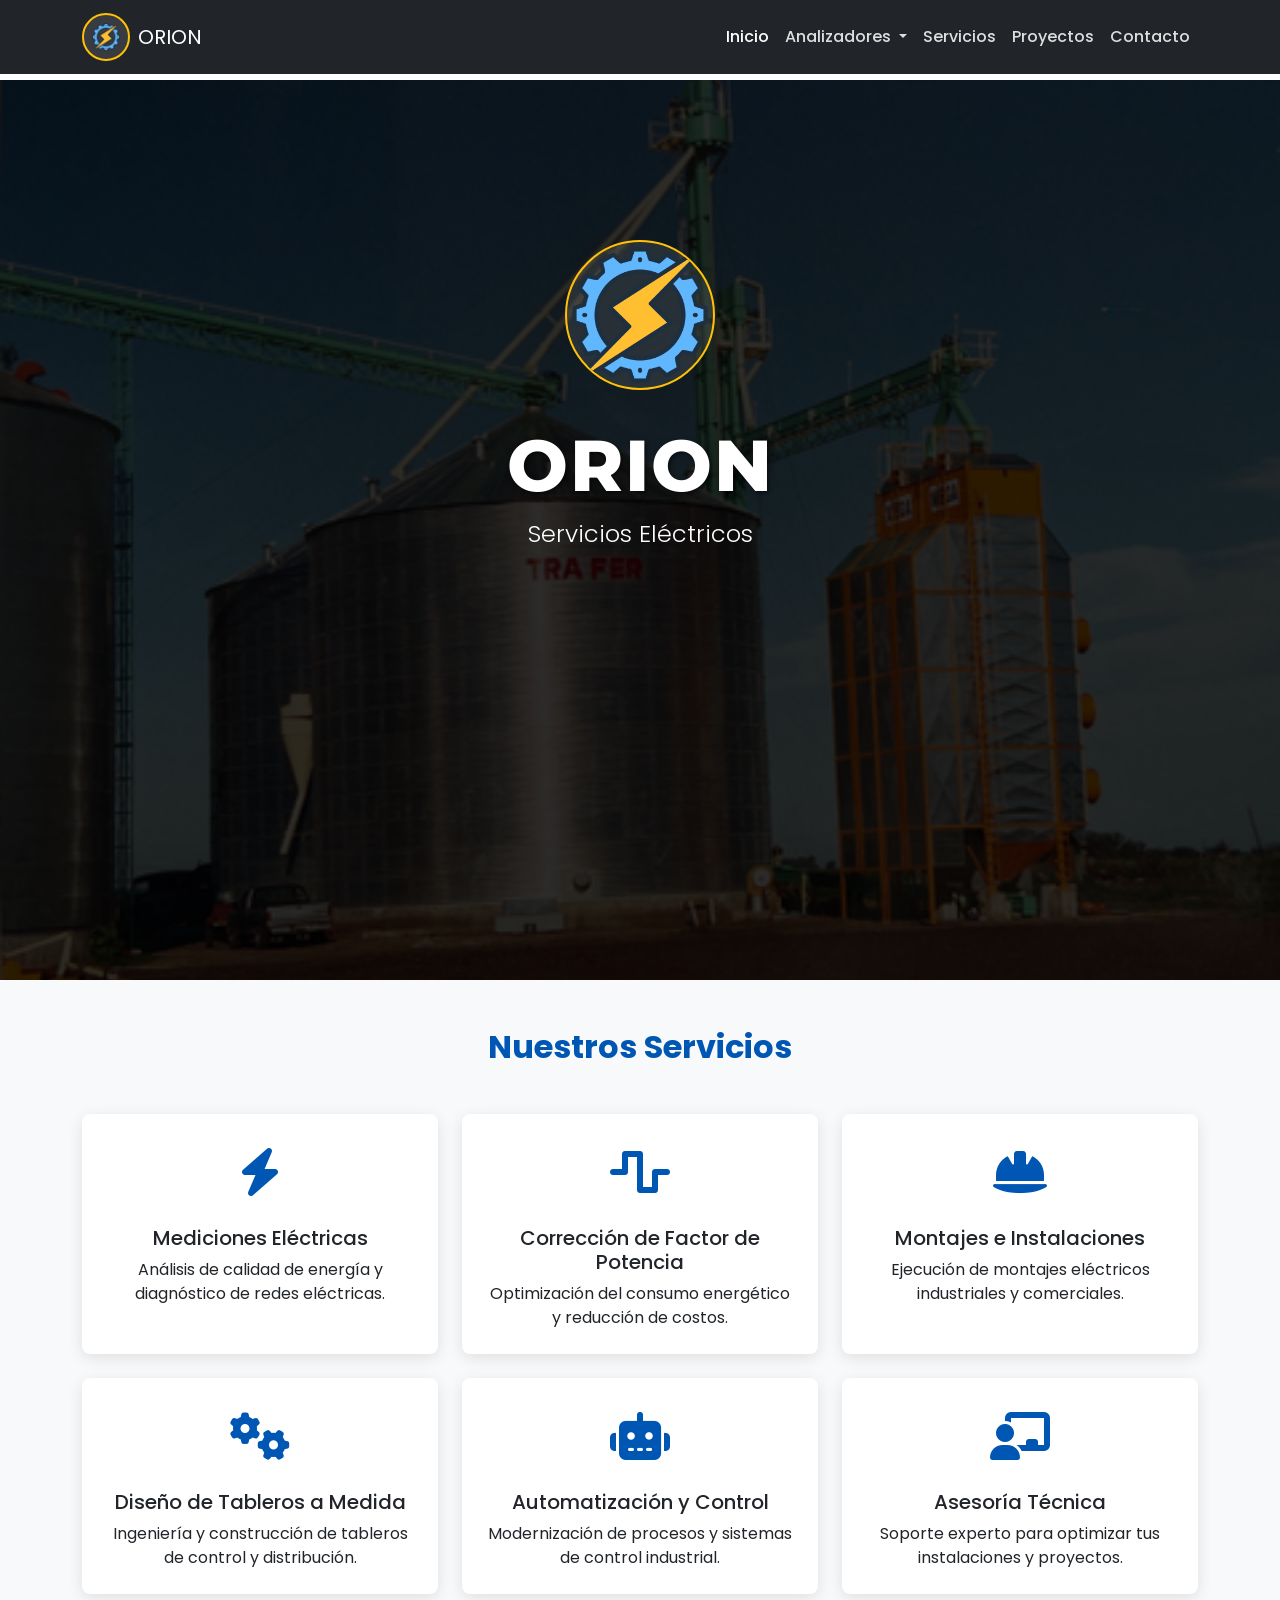
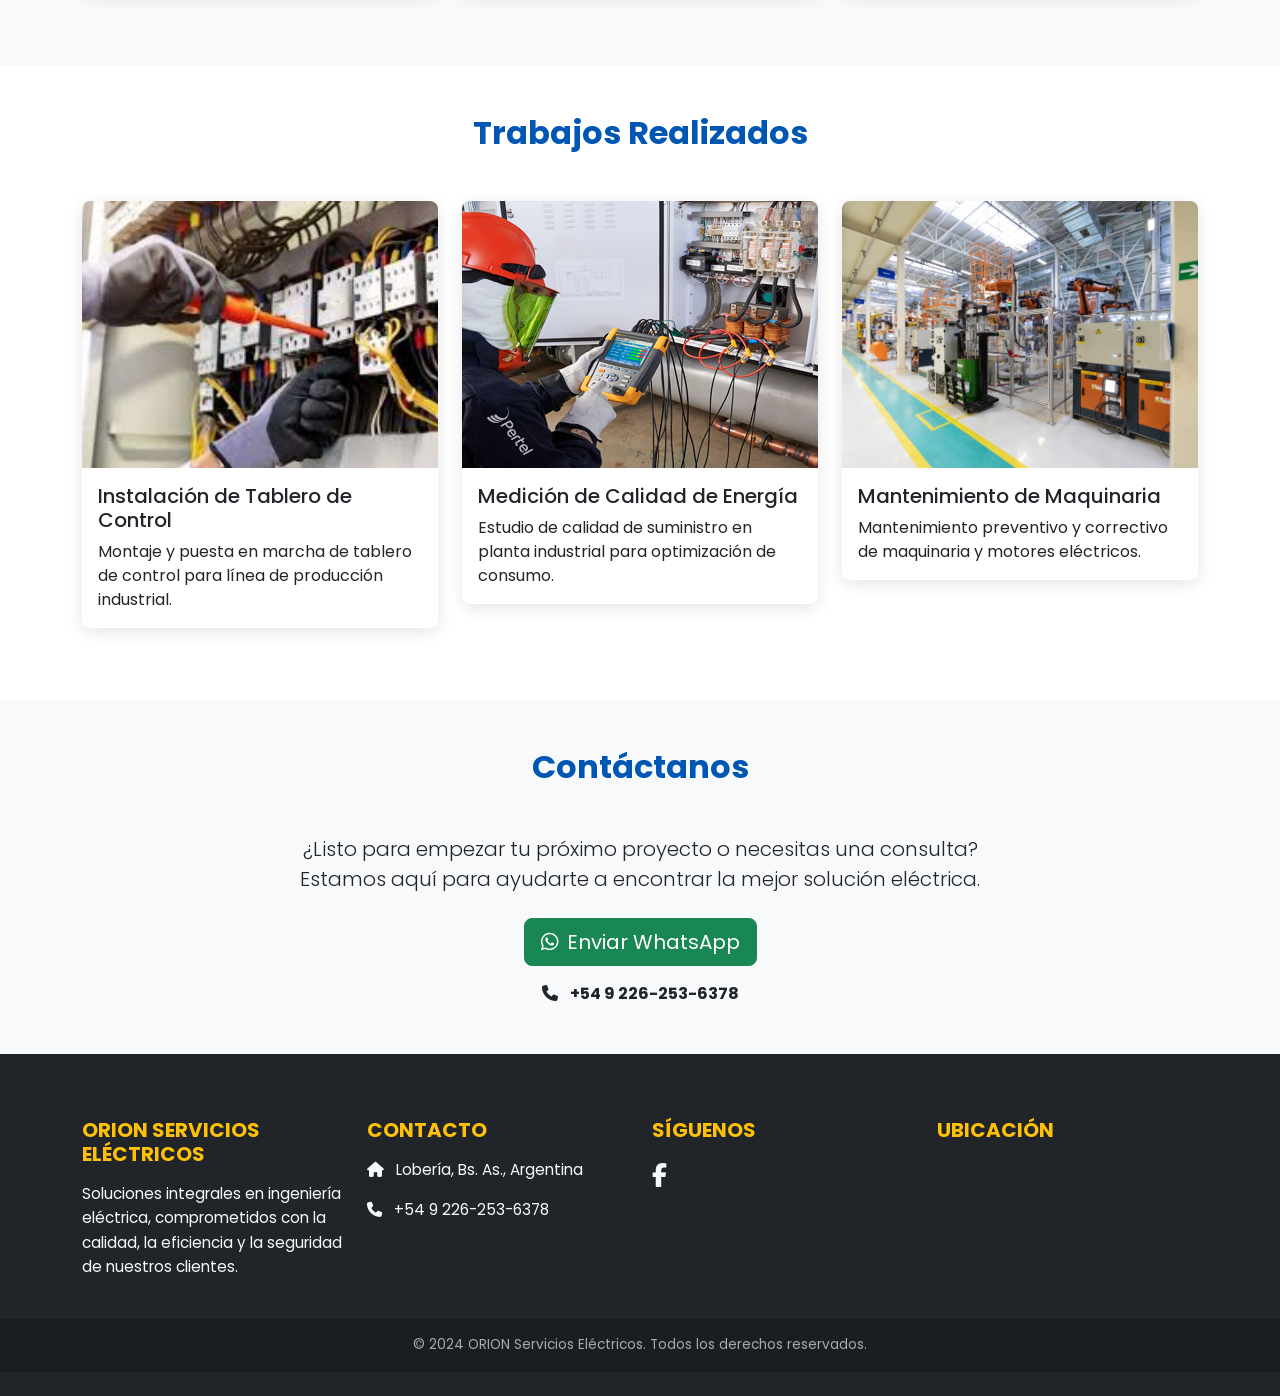
==== commit f08968df: "Update logo, contact info, and footer with location map" ====
--- a/index.html
+++ b/index.html
@@ -1,8 +1,16 @@
-<!DOCTYPE html>
+<!doctype html>
 <html lang="es">
   <head>
     <meta charset="UTF-8" />
     <meta name="viewport" content="width=device-width, initial-scale=1.0" />
+
+    <!-- Cache Control -->
+    <meta
+      http-equiv="Cache-Control"
+      content="no-cache, no-store, must-revalidate"
+    />
+    <meta http-equiv="Pragma" content="no-cache" />
+    <meta http-equiv="Expires" content="0" />
     <title>ORION Servicios Eléctricos</title>
 
     <!-- Bootstrap CSS -->
@@ -46,7 +54,7 @@
       <div class="container">
         <a class="navbar-brand d-flex align-items-center" href="#">
           <div class="logo-circle me-2">
-            <img src="./electricidad.png" alt="Logo Orión" />
+            <img src="./flaticon/ingenieria-electrica.png" alt="Logo Orión" />
           </div>
           ORION
         </a>
@@ -119,6 +127,16 @@
                     >Corriente de Neutro</a
                   >
                 </li>
+                <li><hr class="dropdown-divider" /></li>
+                <li>
+                  <a
+                    class="dropdown-item"
+                    href="monitoreo-tiempo-real.html"
+                    target="_blank"
+                    rel="noopener noreferrer"
+                    >Monitoreo en Tiempo Real</a
+                  >
+                </li>
               </ul>
             </li>
             <li class="nav-item">
@@ -140,7 +158,7 @@
       <div class="container">
         <div class="logo-circle">
           <img
-            src="./electricidad.png"
+            src="./flaticon/ingenieria-electrica.png"
             alt="Logo Orión Ingeniería"
             class="logo-img"
           />
@@ -282,11 +300,20 @@
           <br />
           Estamos aquí para ayudarte a encontrar la mejor solución eléctrica.
         </p>
-        <a
-          href="mailto:contacto@orionservicios.com"
-          class="btn btn-primary btn-lg"
-          >Enviar un Email</a
-        >
+        <div class="d-flex flex-column align-items-center gap-3">
+          <a
+            href="https://wa.me/5492262536378"
+            target="_blank"
+            rel="noopener noreferrer"
+            class="btn btn-success btn-lg d-flex align-items-center gap-2"
+          >
+            <i class="fab fa-whatsapp"></i> Enviar WhatsApp
+          </a>
+          <p class="mb-0">
+            <i class="fas fa-phone me-2"></i>
+            <strong>+54 9 226-253-6378</strong>
+          </p>
+        </div>
       </div>
     </section>
 
@@ -294,7 +321,7 @@
     <footer class="footer pt-5 pb-4">
       <div class="container">
         <div class="row text-center text-md-start">
-          <div class="col-12 col-md-4 mt-3">
+          <div class="col-12 col-md-3 mt-3">
             <h5 class="text-uppercase mb-3">ORION Servicios Eléctricos</h5>
             <p class="footer-text">
               Soluciones integrales en ingeniería eléctrica, comprometidos con
@@ -302,44 +329,39 @@
             </p>
           </div>
 
-          <div class="col-12 col-md-4 mt-3">
+          <div class="col-12 col-md-3 mt-3">
             <h5 class="text-uppercase mb-3">Contacto</h5>
             <p><i class="fas fa-home me-2"></i> Lobería, Bs. As., Argentina</p>
-            <p>
-              <i class="fas fa-envelope me-2"></i> contacto@orionservicios.com
-            </p>
             <p><i class="fas fa-phone me-2"></i> +54 9 226-253-6378</p>
           </div>
 
-          <div class="col-12 col-md-4 mt-3">
+          <div class="col-12 col-md-3 mt-3">
             <h5 class="text-uppercase mb-3">Síguenos</h5>
             <div
               class="social-icons d-flex justify-content-center justify-content-md-start gap-3"
             >
               <a
-                href="https://www.facebook.com/"
+                href="https://www.facebook.com/orion.servelect"
                 target="_blank"
                 rel="noopener noreferrer"
                 ><i class="fab fa-facebook-f"></i
               ></a>
-              <a
-                href="https://wa.me/5492262536378"
-                target="_blank"
-                rel="noopener noreferrer"
-                ><i class="fab fa-whatsapp"></i
-              ></a>
-              <a
-                href="https://www.instagram.com/"
-                target="_blank"
-                rel="noopener noreferrer"
-                ><i class="fab fa-instagram"></i
-              ></a>
-              <a
-                href="https://www.linkedin.com/"
-                target="_blank"
-                rel="noopener noreferrer"
-                ><i class="fab fa-linkedin-in"></i
-              ></a>
+            </div>
+          </div>
+
+          <div class="col-12 col-md-3 mt-3">
+            <h5 class="text-uppercase mb-3">Ubicación</h5>
+            <div
+              class="ratio ratio-16x9 rounded shadow-sm overflow-hidden"
+              style="max-height: 120px"
+            >
+              <iframe
+                src="https://maps.google.com/maps?q=Loberia,Buenos%20Aires,Argentina&t=&z=14&ie=UTF8&iwloc=&output=embed"
+                style="border: 0"
+                allowfullscreen=""
+                loading="lazy"
+                referrerpolicy="no-referrer-when-downgrade"
+              ></iframe>
             </div>
           </div>
         </div>
--- a/css/style.css
+++ b/css/style.css
@@ -342,6 +342,27 @@
     min-height: 420px !important;
     height: 420px !important;
     flex: 1;
+    cursor: pointer;
+    transition: opacity 0.2s;
+}
+
+.grafico-container canvas:hover {
+    opacity: 0.85;
+}
+
+/* Modal Graph Styling */
+#graphModal .modal-dialog {
+    max-width: 95%;
+}
+
+#graphModal .modal-body {
+    height: 80vh;
+    padding: 1.5rem;
+}
+
+#modalCanvas {
+    width: 100% !important;
+    height: 100% !important;
 }
 
 /* Tablas */
